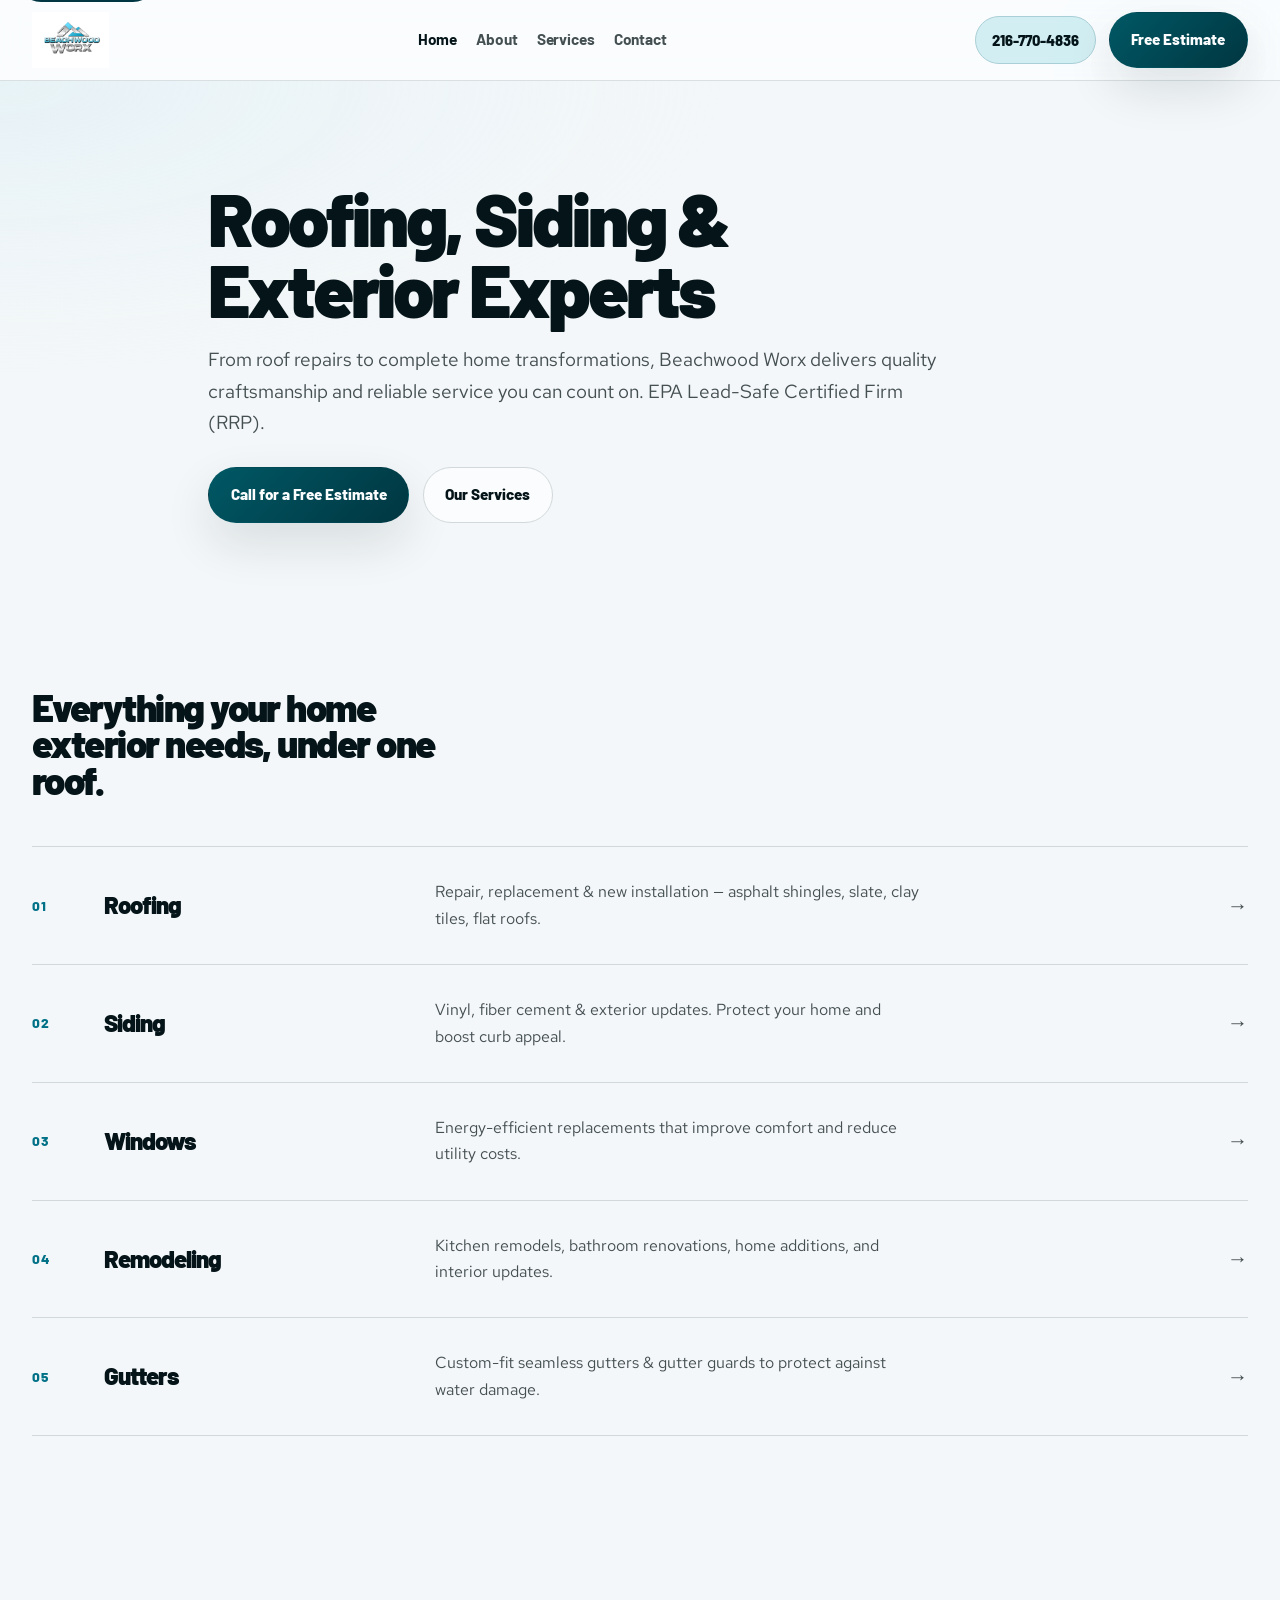
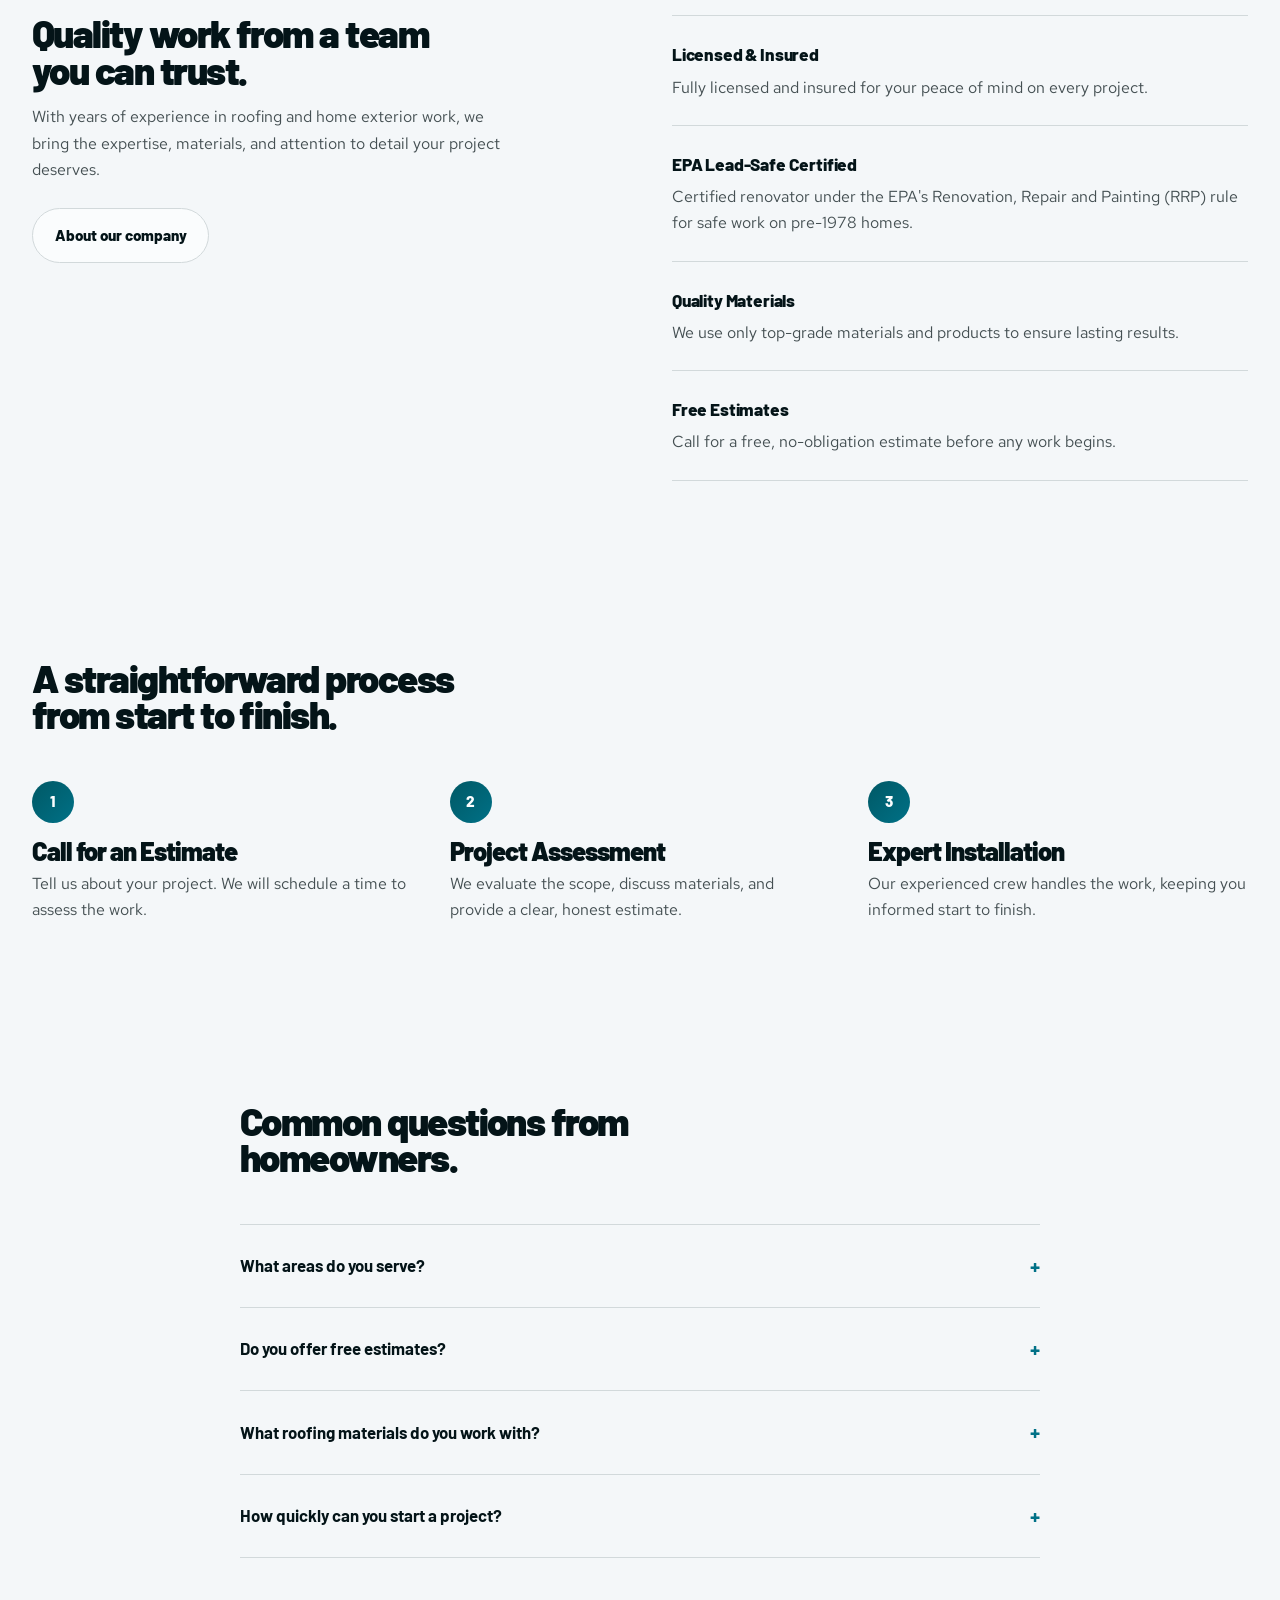
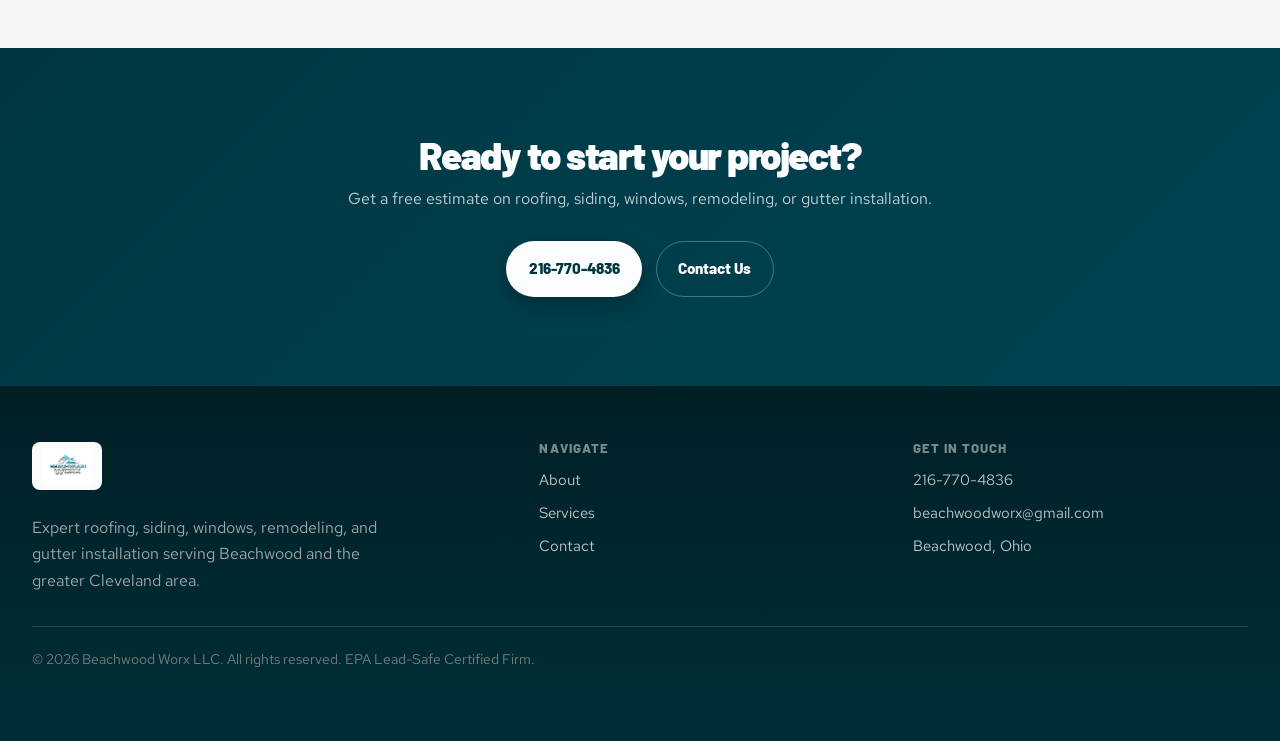
==== index.html @ f0985ea1 "Init" ====
<!DOCTYPE html>
<html lang="en">
  <head>
    <meta charset="UTF-8" />
    <meta name="viewport" content="width=device-width, initial-scale=1.0" />
    <title>Beachwood Worx | Roofing, Siding, Windows, Remodeling & Gutters</title>
    <meta
      name="description"
      content="Beachwood Worx provides expert roofing, siding, window replacement, remodeling, and gutter installation for homes in Beachwood and greater Cleveland, Ohio. EPA Lead-Safe Certified."
    />
    <link rel="icon" href="assets/images/favicon.svg" type="image/svg+xml" />
    <link rel="stylesheet" href="assets/css/site.css" />
    <script src="assets/js/site.js" defer></script>
  </head>
  <body>
    <a class="skip-link" href="#main">Skip to content</a>
    <header class="site-header">
      <div class="site-shell header-bar">
        <a class="brand" href="index.html" aria-label="Beachwood Worx home">
          <img class="brand-logo" src="assets/images/logo.jpg" alt="Beachwood Worx" height="52" />
        </a>
        <button class="menu-toggle" data-menu-toggle aria-expanded="false" aria-controls="site-nav">Menu</button>
        <nav class="site-nav" id="site-nav" data-site-nav aria-label="Primary navigation">
          <a href="index.html" aria-current="page">Home</a>
          <a href="about.html">About</a>
          <a href="services.html">Services</a>
          <a href="contact.html">Contact</a>
        </nav>
        <div class="header-actions">
          <a class="call-chip" href="tel:2167704836">216-770-4836</a>
          <a class="button button-primary" href="contact.html">Free Estimate</a>
        </div>
      </div>
    </header>
    <main id="main">

      <!-- Hero -->
      <section class="hero">
        <div class="site-shell hero-layout">
          <h1>Roofing, Siding &amp; Exterior Experts</h1>
          <p class="lead">
            From roof repairs to complete home transformations, Beachwood Worx delivers quality craftsmanship and reliable service you can count on. EPA Lead-Safe Certified Firm (RRP).
          </p>
          <div class="hero-actions">
            <a class="button button-primary" href="tel:2167704836">Call for a Free Estimate</a>
            <a class="button button-secondary" href="services.html">Our Services</a>
          </div>
        </div>
      </section>

      <!-- Services -->
      <section class="section">
        <div class="site-shell">
          <div class="section-intro">
            <h2>Everything your home exterior needs, under one roof.</h2>
          </div>
          <div class="service-list">
            <a href="roofing.html" class="service-row">
              <span class="service-num">01</span>
              <h3>Roofing</h3>
              <p>Repair, replacement &amp; new installation — asphalt shingles, slate, clay tiles, flat roofs.</p>
              <span class="service-arrow" aria-hidden="true">&rarr;</span>
            </a>
            <a href="siding.html" class="service-row">
              <span class="service-num">02</span>
              <h3>Siding</h3>
              <p>Vinyl, fiber cement &amp; exterior updates. Protect your home and boost curb appeal.</p>
              <span class="service-arrow" aria-hidden="true">&rarr;</span>
            </a>
            <a href="windows.html" class="service-row">
              <span class="service-num">03</span>
              <h3>Windows</h3>
              <p>Energy-efficient replacements that improve comfort and reduce utility costs.</p>
              <span class="service-arrow" aria-hidden="true">&rarr;</span>
            </a>
            <a href="remodeling.html" class="service-row">
              <span class="service-num">04</span>
              <h3>Remodeling</h3>
              <p>Kitchen remodels, bathroom renovations, home additions, and interior updates.</p>
              <span class="service-arrow" aria-hidden="true">&rarr;</span>
            </a>
            <a href="gutters.html" class="service-row">
              <span class="service-num">05</span>
              <h3>Gutters</h3>
              <p>Custom-fit seamless gutters &amp; gutter guards to protect against water damage.</p>
              <span class="service-arrow" aria-hidden="true">&rarr;</span>
            </a>
          </div>
        </div>
      </section>

      <!-- Why Us -->
      <section class="section">
        <div class="site-shell split-layout">
          <div class="split-copy">
            <h2>Quality work from a team you can trust.</h2>
            <p>
              With years of experience in roofing and home exterior work, we bring the expertise, materials, and attention to detail your project deserves.
            </p>
            <a class="button button-secondary" href="about.html">About our company</a>
          </div>
          <dl class="value-list">
            <div class="value-item">
              <dt>Licensed &amp; Insured</dt>
              <dd>Fully licensed and insured for your peace of mind on every project.</dd>
            </div>
            <div class="value-item">
              <dt>EPA Lead-Safe Certified</dt>
              <dd>Certified renovator under the EPA's Renovation, Repair and Painting (RRP) rule for safe work on pre-1978 homes.</dd>
            </div>
            <div class="value-item">
              <dt>Quality Materials</dt>
              <dd>We use only top-grade materials and products to ensure lasting results.</dd>
            </div>
            <div class="value-item">
              <dt>Free Estimates</dt>
              <dd>Call for a free, no-obligation estimate before any work begins.</dd>
            </div>
          </dl>
        </div>
      </section>

      <!-- Process -->
      <section class="section">
        <div class="site-shell">
          <div class="section-intro">
            <h2>A straightforward process from start to finish.</h2>
          </div>
          <div class="steps-row">
            <div class="step">
              <span class="step-num">1</span>
              <h3>Call for an Estimate</h3>
              <p>Tell us about your project. We will schedule a time to assess the work.</p>
            </div>
            <div class="step">
              <span class="step-num">2</span>
              <h3>Project Assessment</h3>
              <p>We evaluate the scope, discuss materials, and provide a clear, honest estimate.</p>
            </div>
            <div class="step">
              <span class="step-num">3</span>
              <h3>Expert Installation</h3>
              <p>Our experienced crew handles the work, keeping you informed start to finish.</p>
            </div>
          </div>
        </div>
      </section>

      <!-- FAQ -->
      <section class="section">
        <div class="site-shell faq-layout">
          <div class="section-intro">
            <h2>Common questions from homeowners.</h2>
          </div>
          <div class="faq-list">
            <details class="faq-item">
              <summary>What areas do you serve?</summary>
              <p>We serve Beachwood and the greater Cleveland, Ohio area. Contact us to confirm whether your location is within our service range.</p>
            </details>
            <details class="faq-item">
              <summary>Do you offer free estimates?</summary>
              <p>Yes. Call us at 216-770-4836 for a free, no-obligation estimate on any roofing, siding, window, remodeling, or gutter project.</p>
            </details>
            <details class="faq-item">
              <summary>What roofing materials do you work with?</summary>
              <p>We work with asphalt shingles, clay tiles, slate, and flat roofing systems. We can help you choose the best option for your home and budget.</p>
            </details>
            <details class="faq-item">
              <summary>How quickly can you start a project?</summary>
              <p>Timing depends on the scope and season, but we pride ourselves on prompt service. Call us to discuss your timeline.</p>
            </details>
          </div>
        </div>
      </section>

      <!-- CTA -->
      <section class="section cta-section">
        <div class="site-shell cta-layout">
          <h2>Ready to start your project?</h2>
          <p>Get a free estimate on roofing, siding, windows, remodeling, or gutter installation.</p>
          <div class="hero-actions">
            <a class="button button-primary" href="tel:2167704836">216-770-4836</a>
            <a class="button button-secondary" href="contact.html">Contact Us</a>
          </div>
        </div>
      </section>

    </main>
    <footer class="site-footer">
      <div class="site-shell footer-layout">
        <div class="footer-main">
          <a class="brand" href="index.html">
            <img class="brand-logo" src="assets/images/logo.jpg" alt="Beachwood Worx" height="48" />
          </a>
          <p>Expert roofing, siding, windows, remodeling, and gutter installation serving Beachwood and the greater Cleveland area.</p>
        </div>
        <nav class="footer-nav" aria-label="Footer navigation">
          <h3>Navigate</h3>
          <a href="about.html">About</a>
          <a href="services.html">Services</a>
          <a href="contact.html">Contact</a>
        </nav>
        <div class="footer-contact">
          <h3>Get In Touch</h3>
          <a href="tel:2167704836">216-770-4836</a>
          <a href="mailto:beachwoodworx@gmail.com">beachwoodworx@gmail.com</a>
          <span>Beachwood, Ohio</span>
        </div>
      </div>
      <div class="site-shell">
        <p class="footer-meta">&copy; <span data-year></span> Beachwood Worx LLC. All rights reserved. EPA Lead-Safe Certified Firm.</p>
      </div>
    </footer>
  </body>
</html>
---- assets/css/site.css ----
@import url("https://fonts.googleapis.com/css2?family=Barlow:wght@500;600;700;800;900&family=Red+Hat+Text:ital,wght@0,400;0,500;0,600;0,700;1,400&display=swap");

:root {
  color-scheme: light;
  --font-display: "Barlow", sans-serif;
  --font-body: "Red Hat Text", sans-serif;
  --page-bg: oklch(0.975 0.004 225);
  --surface: oklch(0.993 0.002 225);
  --surface-strong: oklch(0.935 0.008 220);
  --surface-accent: oklch(0.94 0.025 210);
  --ink: oklch(0.18 0.025 215);
  --ink-soft: oklch(0.42 0.015 215);
  --line: oklch(0.88 0.008 220);
  --brand: oklch(0.42 0.08 210);
  --brand-strong: oklch(0.30 0.07 210);
  --brand-light: oklch(0.93 0.03 210);
  --accent: oklch(0.62 0.13 215);
  --accent-deep: oklch(0.50 0.10 215);
  --shadow: 0 20px 50px oklch(0.20 0.04 215 / 0.12);
  --radius-sm: 12px;
  --radius-md: 20px;
  --radius-lg: 32px;
  --space-2xs: 0.25rem;
  --space-xs: 0.5rem;
  --space-sm: 0.75rem;
  --space-md: 1rem;
  --space-lg: 1.5rem;
  --space-xl: 2rem;
  --space-2xl: 3rem;
  --space-3xl: 4rem;
  --space-4xl: 6rem;
  --site-max: 76rem;
}

* { box-sizing: border-box; }
html { scroll-behavior: smooth; }

body {
  margin: 0;
  font-family: var(--font-body);
  color: var(--ink);
  background: var(--page-bg);
  line-height: 1.65;
}

a { color: inherit; text-decoration: none; }
img { display: block; max-width: 100%; }
button, .button { font: inherit; }

/* --- Skip link --- */
.skip-link {
  position: absolute; left: 1rem; top: -3rem; z-index: 100;
  padding: 0.75rem 1rem; border-radius: 999px;
  background: var(--brand-strong); color: var(--surface);
}
.skip-link:focus { top: 1rem; }

/* --- Shell --- */
.site-shell {
  width: min(calc(100% - 2rem), var(--site-max));
  margin: 0 auto;
}

/* --- Header --- */
.site-header {
  position: sticky; top: 0; z-index: 20;
  -webkit-backdrop-filter: blur(16px);
  backdrop-filter: blur(16px);
  background: oklch(0.993 0.002 225 / 0.88);
  border-bottom: 1px solid oklch(0.88 0.008 220 / 0.8);
}

.header-bar {
  display: flex; align-items: center; justify-content: space-between;
  gap: var(--space-lg); min-height: 5rem;
}

.brand { display: inline-flex; align-items: center; gap: 0.9rem; }
.brand-logo { height: 56px; width: auto; }

.site-nav { display: flex; align-items: center; gap: 1.2rem; }
.site-nav a {
  font-family: var(--font-display); font-size: 0.96rem;
  font-weight: 700; color: var(--ink-soft); letter-spacing: -0.01em;
}
.site-nav a:hover, .site-nav a[aria-current="page"] { color: var(--ink); }

.header-actions { display: flex; align-items: center; gap: 0.8rem; }

.call-chip {
  display: inline-flex; align-items: center; gap: 0.55rem;
  padding: 0.7rem 1rem; border-radius: 999px;
  background: var(--brand-light); border: 1px solid oklch(0.83 0.04 210);
  font-size: 0.92rem; font-weight: 800; font-family: var(--font-display);
}

.menu-toggle {
  display: none; align-items: center; justify-content: center;
  width: 3rem; height: 3rem;
  border: 1px solid var(--line); border-radius: 999px;
  background: var(--surface); color: var(--ink); cursor: pointer;
}

/* --- Button --- */
.button {
  display: inline-flex; align-items: center; justify-content: center;
  gap: 0.55rem; min-height: 3.2rem; padding: 0.9rem 1.35rem;
  border-radius: 999px; border: 1px solid transparent;
  font-size: 0.95rem; font-weight: 800; font-family: var(--font-display);
  cursor: pointer;
  transition: transform 180ms ease, background-color 180ms ease, border-color 180ms ease;
}
.button:hover { transform: translateY(-1px); }
.button-primary {
  background: linear-gradient(135deg, var(--brand), var(--brand-strong));
  color: var(--surface); box-shadow: var(--shadow);
}
.button-secondary {
  border-color: var(--line);
  background: oklch(0.993 0.002 225 / 0.92); color: var(--ink);
}


/* --- Typography --- */
h1, h2, h3 {
  margin: 0; font-family: var(--font-display);
  font-weight: 900; letter-spacing: -0.04em; line-height: 0.95;
}
h1 { max-width: 18ch; font-size: clamp(3rem, 5.8vw, 5.6rem); }
h2 { max-width: 20ch; font-size: clamp(1.9rem, 3vw, 3rem); }
h3 { font-size: clamp(1.25rem, 2vw, 1.7rem); }

.lead {
  max-width: 58ch; margin-top: 1.25rem;
  color: var(--ink-soft); font-size: clamp(1.05rem, 1.5vw, 1.18rem);
}

.hero-actions { display: flex; flex-wrap: wrap; gap: 0.85rem; margin-top: 1.8rem; }

/* --- Hero --- */
.hero {
  padding: clamp(4rem, 8vw, 7rem) 0 clamp(3rem, 6vw, 5rem);
  background:
    radial-gradient(ellipse at top left, oklch(0.92 0.03 215 / 0.35), transparent 40%),
    var(--page-bg);
}

.hero-layout { max-width: 54rem; }

/* --- Section --- */
.section {
  padding: clamp(3.5rem, 7vw, 6rem) 0;
  opacity: 0; transform: translateY(20px);
  transition: opacity 600ms ease, transform 600ms ease;
}
.section.is-visible { opacity: 1; transform: none; }

.section-intro {
  display: grid; gap: 0.75rem;
  margin-bottom: clamp(1.8rem, 4vw, 3rem);
}

.section-intro p {
  max-width: 52ch; margin: 0; color: var(--ink-soft);
}

/* --- Service list rows --- */
.service-list {
  display: grid; gap: 0;
  border-top: 1px solid var(--line);
}

.service-row {
  display: grid;
  grid-template-columns: 3rem 1fr 2.5fr auto;
  align-items: center;
  gap: var(--space-lg);
  padding: var(--space-xl) 0;
  border-bottom: 1px solid var(--line);
  transition: background 180ms ease;
}

.service-row:hover {
  background: oklch(0.96 0.015 210 / 0.5);
  margin-inline: calc(-1 * var(--space-md));
  padding-inline: var(--space-md);
}

.service-num {
  font-family: var(--font-display); font-weight: 800;
  font-size: 0.85rem; color: var(--accent-deep);
  letter-spacing: 0.05em;
}

.service-row h3 { font-size: clamp(1.2rem, 2vw, 1.5rem); }
.service-row p { margin: 0; color: var(--ink-soft); max-width: 44ch; }
.service-arrow {
  font-size: 1.3rem; color: var(--ink-soft);
  transition: transform 180ms ease, color 180ms ease;
}
.service-row:hover .service-arrow {
  transform: translateX(4px); color: var(--accent-deep);
}

/* --- Split layout (Why Us) --- */
.split-layout {
  display: grid;
  grid-template-columns: 1fr 1fr;
  gap: clamp(2rem, 5vw, 4rem);
  align-items: start;
}

.split-copy {
  position: sticky; top: 7rem;
}

.split-copy p {
  max-width: 44ch; margin: 1rem 0 1.5rem;
  color: var(--ink-soft);
}

.value-list {
  margin: 0; padding: 0;
  display: grid; gap: 0;
  border-top: 1px solid var(--line);
}

.value-item {
  padding: var(--space-lg) 0;
  border-bottom: 1px solid var(--line);
}

.value-item dt {
  font-family: var(--font-display); font-weight: 800;
  font-size: 1.08rem; letter-spacing: -0.01em;
}

.value-item dd {
  margin: 0.35rem 0 0;
  color: var(--ink-soft);
}

/* --- Steps --- */
.steps-row {
  display: grid;
  grid-template-columns: repeat(3, 1fr);
  gap: clamp(1.5rem, 3vw, 3rem);
  counter-reset: step;
}

.step { display: grid; gap: 0.5rem; align-content: start; }

.step-num {
  display: inline-flex; align-items: center; justify-content: center;
  width: 2.6rem; height: 2.6rem; margin-bottom: 0.5rem;
  border-radius: 999px;
  background: linear-gradient(135deg, var(--brand), var(--accent-deep));
  color: var(--surface); font-size: 0.95rem; font-weight: 800;
  font-family: var(--font-display);
}

.step p { margin: 0; color: var(--ink-soft); }

/* --- FAQ --- */
.faq-layout { max-width: 50rem; }

.faq-list {
  display: grid; gap: 0;
  border-top: 1px solid var(--line);
}

.faq-item {
  padding: var(--space-lg) 0;
  border-bottom: 1px solid var(--line);
}

.faq-item summary {
  cursor: pointer; list-style: none;
  font-weight: 700; font-family: var(--font-display);
  font-size: 1.05rem;
  display: flex; justify-content: space-between; align-items: center;
}

.faq-item summary::after {
  content: "+";
  font-size: 1.3rem; font-weight: 700; color: var(--accent-deep);
  transition: transform 200ms ease;
}

.faq-item[open] summary::after {
  content: "−";
}

.faq-item summary::-webkit-details-marker { display: none; }

.faq-item p {
  margin: 0.75rem 0 0; color: var(--ink-soft);
  max-width: 56ch;
}

/* --- CTA --- */
.cta-section {
  background: linear-gradient(135deg, var(--brand-strong), oklch(0.35 0.08 215));
  color: var(--surface);
}

.cta-layout { text-align: center; }

.cta-section h2 { max-width: none; color: var(--surface); }
.cta-section p { color: oklch(0.85 0.02 215); margin: 0.75rem auto 0; }

.cta-section .hero-actions { justify-content: center; }

.cta-section .button-primary {
  background: var(--surface); color: var(--brand-strong);
  box-shadow: 0 8px 25px oklch(0.10 0.04 210 / 0.3);
}

.cta-section .button-secondary {
  border-color: oklch(0.95 0.01 215 / 0.3);
  background: transparent; color: var(--surface);
}

/* --- Footer --- */
.site-footer {
  padding: clamp(2.5rem, 5vw, 3.5rem) 0;
  color: oklch(0.94 0.008 220);
  background: linear-gradient(180deg, oklch(0.22 0.04 210), oklch(0.28 0.05 215));
}

.site-footer .brand-logo {
  height: 48px; padding: 6px 10px;
  background: oklch(0.99 0.002 225); border-radius: 8px;
}

.footer-layout {
  display: grid;
  grid-template-columns: 1.4fr 1fr 1fr;
  gap: clamp(1.5rem, 3vw, 3rem);
}

.footer-main p { margin: 1rem 0 0; color: oklch(0.72 0.01 220); max-width: 32ch; }

.footer-nav, .footer-contact {
  display: grid; gap: 0.5rem; align-content: start;
}

.footer-nav h3, .footer-contact h3 {
  font-size: 0.82rem; font-weight: 800;
  letter-spacing: 0.08em; text-transform: uppercase;
  color: oklch(0.62 0.02 215); margin-bottom: 0.3rem;
}

.footer-nav a, .footer-contact a, .footer-contact span {
  color: oklch(0.82 0.01 220); font-size: 0.95rem;
}

.footer-nav a:hover, .footer-contact a:hover { color: oklch(0.95 0.01 220); }

.footer-meta {
  margin-top: 2rem; padding-top: 1.25rem;
  border-top: 1px solid oklch(0.95 0.01 220 / 0.14);
  font-size: 0.9rem; color: oklch(0.58 0.01 220);
}

/* --- Page hero (subpages) --- */
.page-hero {
  padding: clamp(3rem, 6vw, 5rem) 0 clamp(2rem, 4vw, 3rem);
  background:
    radial-gradient(ellipse at top left, oklch(0.92 0.03 215 / 0.25), transparent 40%),
    var(--page-bg);
}

.page-hero p { max-width: 52ch; margin: 1rem 0 0; color: var(--ink-soft); }

/* --- Detail layout (subpages) --- */
.detail-layout {
  display: grid;
  grid-template-columns: 1fr 20rem;
  gap: clamp(2rem, 4vw, 4rem);
  align-items: start;
}

.detail-content { display: grid; gap: var(--space-2xl); }

.detail-content h3 {
  padding-bottom: var(--space-sm);
  border-bottom: 2px solid var(--accent-deep);
  display: inline-block;
}

.detail-content p { margin: 0.5rem 0 0; color: var(--ink-soft); max-width: 60ch; }

.detail-content ul,
ul.detail-content {
  margin: 0.75rem 0 0; padding: 0; list-style: none;
  display: grid; gap: 0.5rem;
}

.detail-content li {
  position: relative; padding-left: 1.1rem; color: var(--ink-soft);
}

.detail-content li::before {
  content: ""; position: absolute; left: 0; top: 0.65em;
  width: 0.4rem; height: 0.4rem; border-radius: 999px;
  background: var(--accent-deep);
}

/* --- About page --- */
.about-grid {
  display: grid;
  grid-template-columns: repeat(2, minmax(0, 1fr));
  gap: clamp(2rem, 4vw, 4rem);
}

.about-content { display: grid; gap: var(--space-xl); align-content: start; }
.about-content p { margin: 0; color: var(--ink-soft); max-width: 54ch; }

/* --- Contact page --- */
.contact-layout {
  display: grid;
  grid-template-columns: 1fr 1fr;
  gap: clamp(2rem, 4vw, 4rem);
}

.contact-info { display: grid; gap: var(--space-lg); align-content: start; }
.contact-info p { margin: 0; color: var(--ink-soft); }

.contact-detail {
  display: grid; gap: 0.3rem;
  padding: var(--space-lg) 0;
  border-bottom: 1px solid var(--line);
}

.contact-detail:first-child {
  border-top: 1px solid var(--line);
}

.contact-detail strong {
  font-family: var(--font-display); font-size: 0.82rem;
  font-weight: 800; letter-spacing: 0.06em; text-transform: uppercase;
  color: var(--ink-soft);
}

.contact-detail a, .contact-detail span {
  font-size: 1.05rem;
}

/* --- Service listing (services page) --- */
.service-listing-grid {
  display: grid; gap: 0;
  border-top: 1px solid var(--line);
}

.service-listing {
  display: grid;
  grid-template-columns: 1fr 2.5fr;
  gap: var(--space-xl);
  padding: var(--space-2xl) 0;
  border-bottom: 1px solid var(--line);
  align-items: start;
}

.service-listing h3 { line-height: 1.05; }
.service-listing p { margin: 0; color: var(--ink-soft); max-width: 50ch; }

/* --- EPA Badge --- */
.epa-badge {
  display: inline-flex; align-items: center; gap: 0.5rem;
  padding: 0.5rem 0.9rem; border-radius: 999px;
  background: oklch(0.40 0.12 145 / 0.12);
  border: 1px solid oklch(0.50 0.12 145 / 0.25);
  font-size: 0.82rem; font-weight: 800; font-family: var(--font-display);
  color: oklch(0.32 0.08 145);
  letter-spacing: 0.02em;
}

/* --- Utilities --- */
.inline-link { color: var(--brand-strong); font-weight: 800; }

main { overflow: hidden; }

@media (prefers-reduced-motion: reduce) {
  .section { opacity: 1; transform: none; transition: none; }
}

@media (max-width: 72rem) {
  .site-nav { gap: 0.9rem; }
}

@media (max-width: 60rem) {
  .split-layout,
  .about-grid,
  .contact-layout,
  .detail-layout {
    grid-template-columns: 1fr;
  }

  .split-copy { position: static; }

  .service-row {
    grid-template-columns: 2.5rem 1fr auto;
  }

  .service-row p { display: none; }

  .footer-layout { grid-template-columns: 1fr 1fr; }

  .steps-row { grid-template-columns: 1fr; }

  .service-listing { grid-template-columns: 1fr; }

  h1, h2 { max-width: 18ch; }

  .header-bar { flex-wrap: wrap; padding: 0.8rem 0; }
  .menu-toggle { display: inline-flex; }
  .site-nav {
    display: none; width: 100%; flex-direction: column;
    align-items: flex-start; padding: 0.4rem 0 0.8rem;
  }
  .site-nav.is-open { display: flex; }
  .header-actions { margin-left: auto; }
}

@media (max-width: 42rem) {
  .site-shell { width: min(calc(100% - 1.2rem), var(--site-max)); }
  .header-actions { gap: 0.5rem; }
  .call-chip { display: none; }
  .hero-credentials { flex-direction: column; }
}
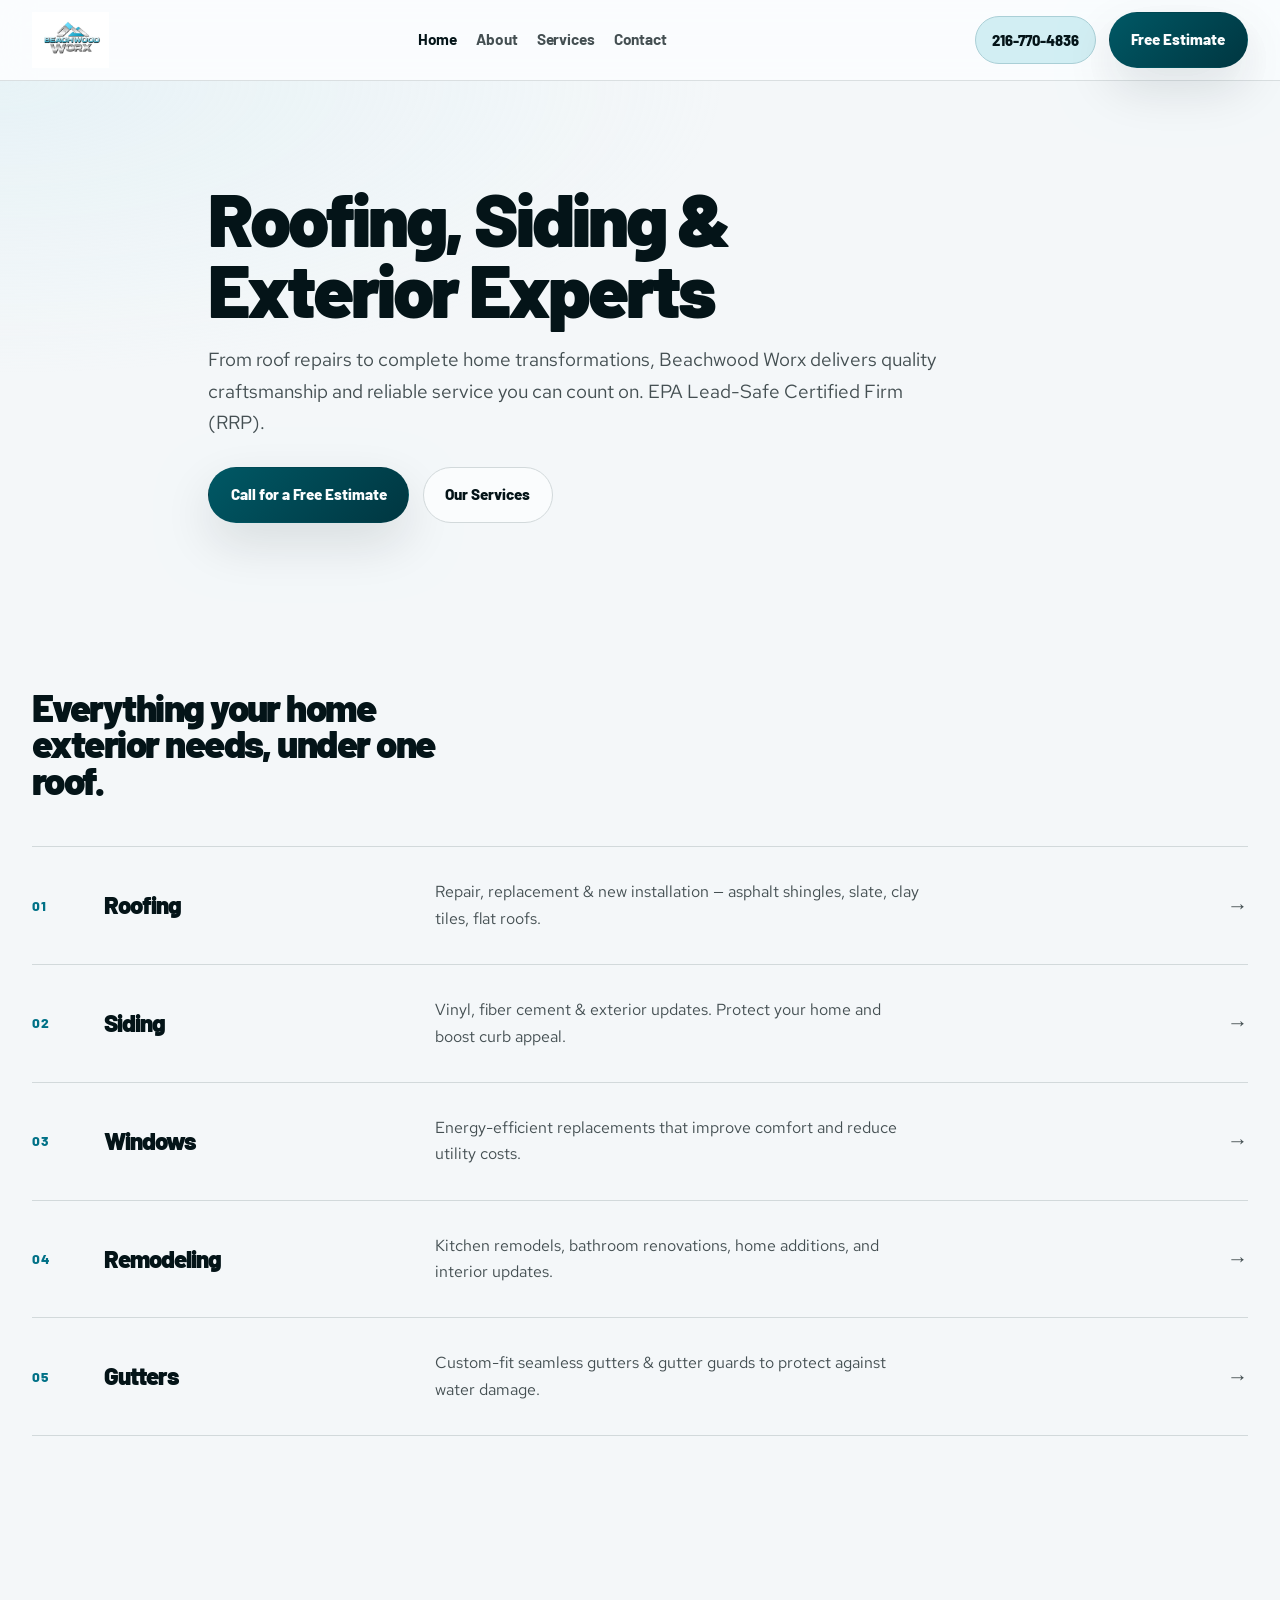
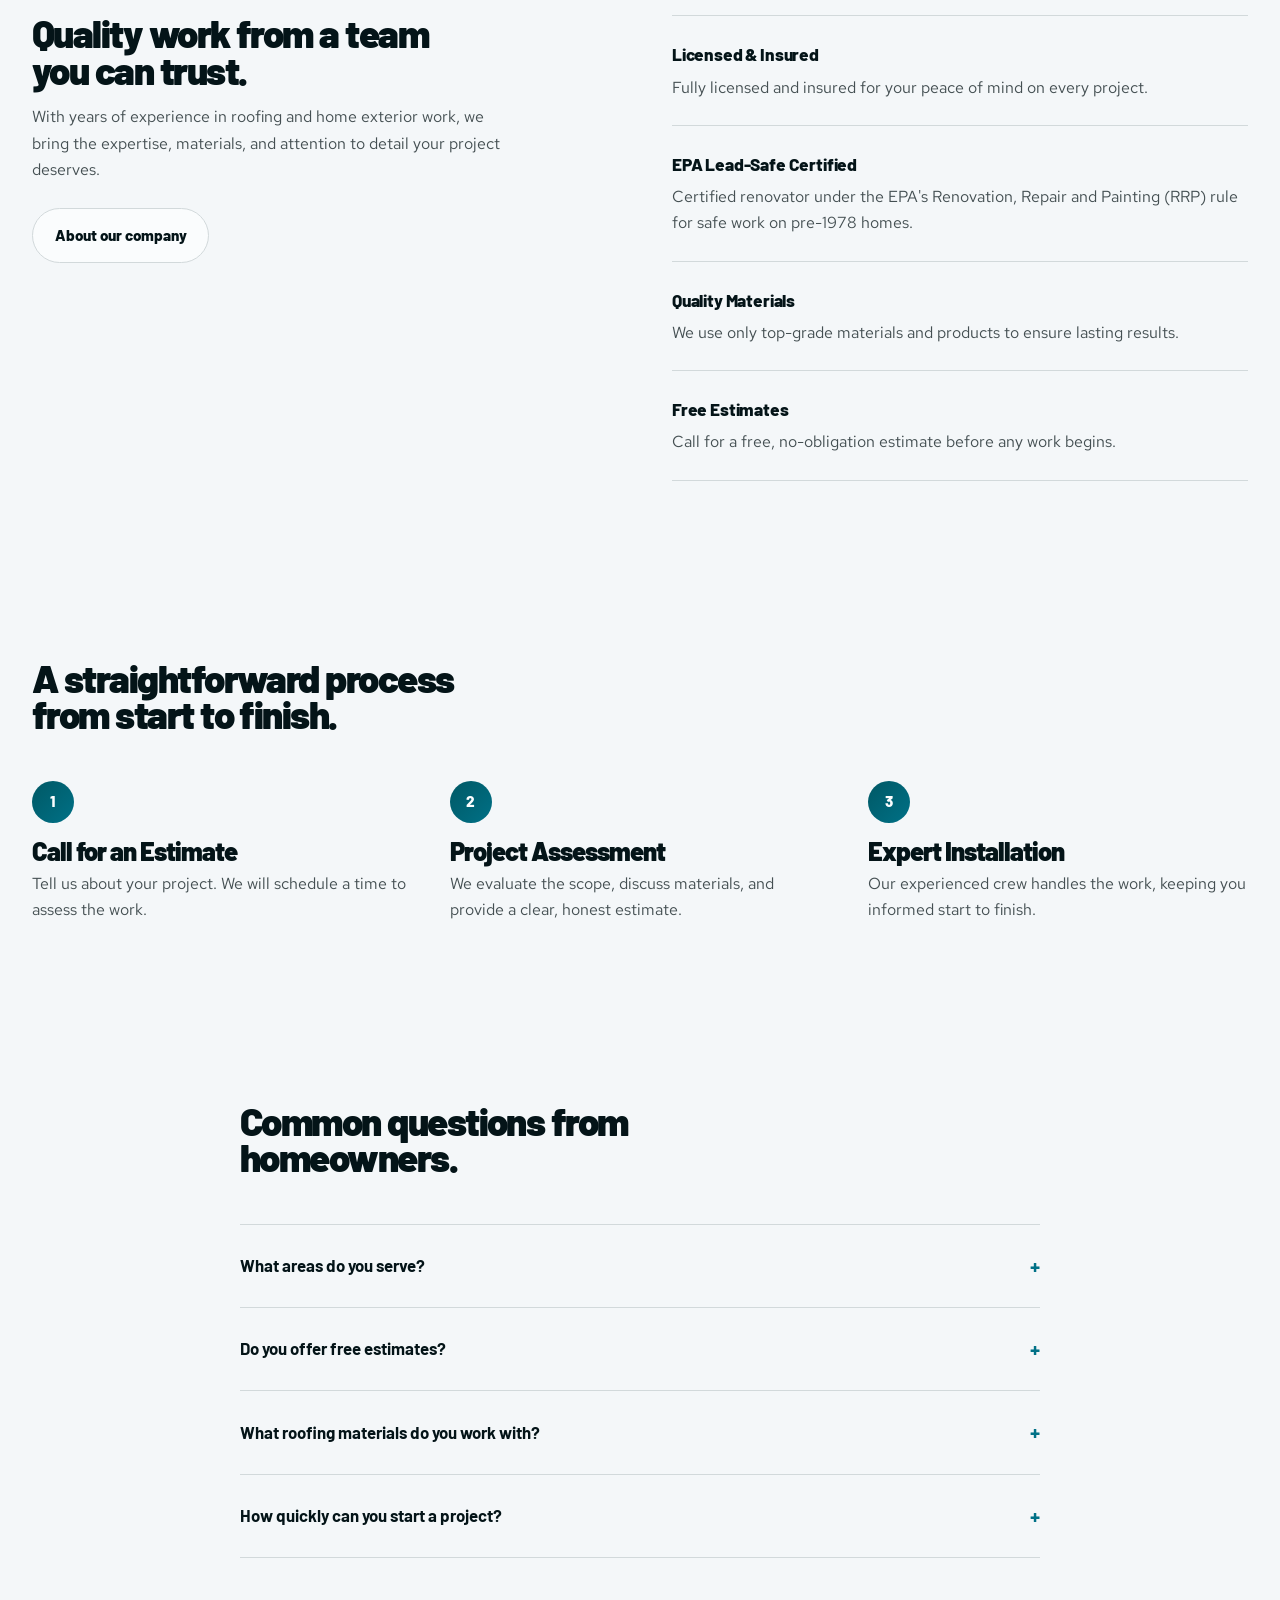
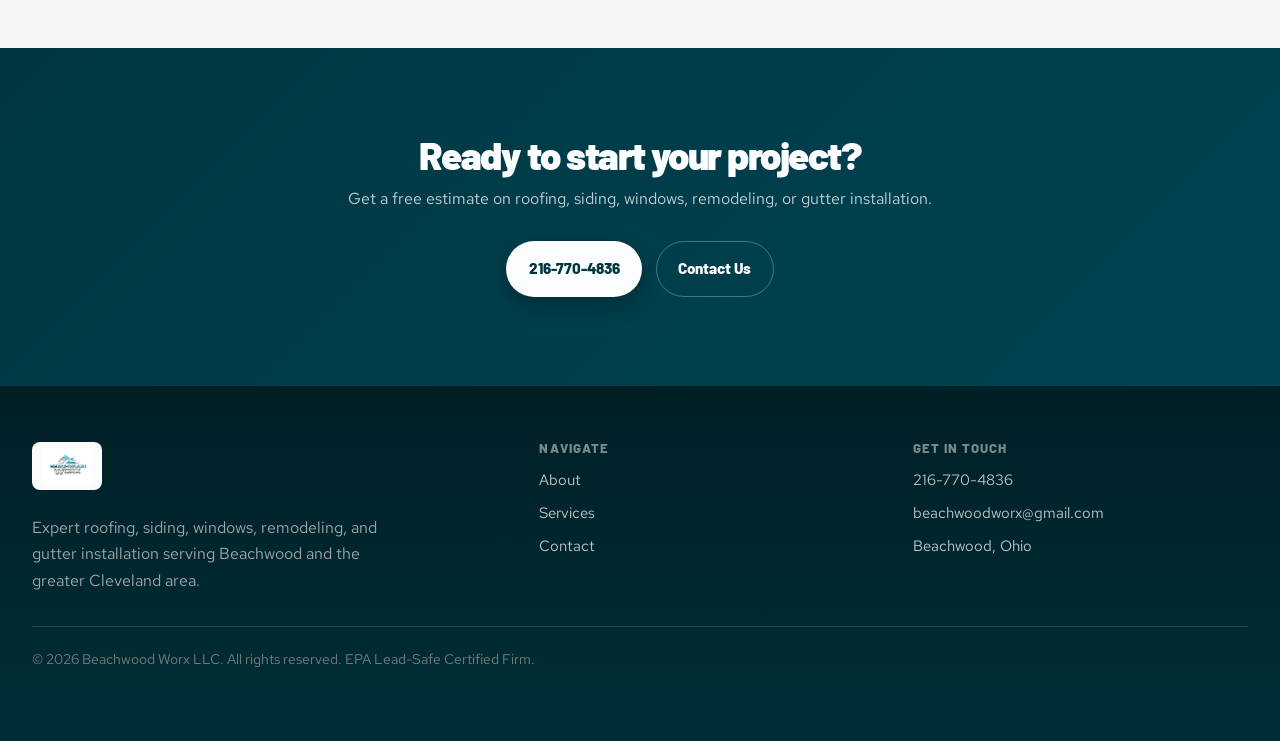
==== commit 5304ccec: "Remove broken button" ====
--- a/index.html
+++ b/index.html
@@ -13,7 +13,6 @@
     <script src="assets/js/site.js" defer></script>
   </head>
   <body>
-    <a class="skip-link" href="#main">Skip to content</a>
     <header class="site-header">
       <div class="site-shell header-bar">
         <a class="brand" href="index.html" aria-label="Beachwood Worx home">
--- a/assets/css/site.css
+++ b/assets/css/site.css
@@ -47,14 +47,6 @@
 img { display: block; max-width: 100%; }
 button, .button { font: inherit; }
 
-/* --- Skip link --- */
-.skip-link {
-  position: absolute; left: 1rem; top: -3rem; z-index: 100;
-  padding: 0.75rem 1rem; border-radius: 999px;
-  background: var(--brand-strong); color: var(--surface);
-}
-.skip-link:focus { top: 1rem; }
-
 /* --- Shell --- */
 .site-shell {
   width: min(calc(100% - 2rem), var(--site-max));
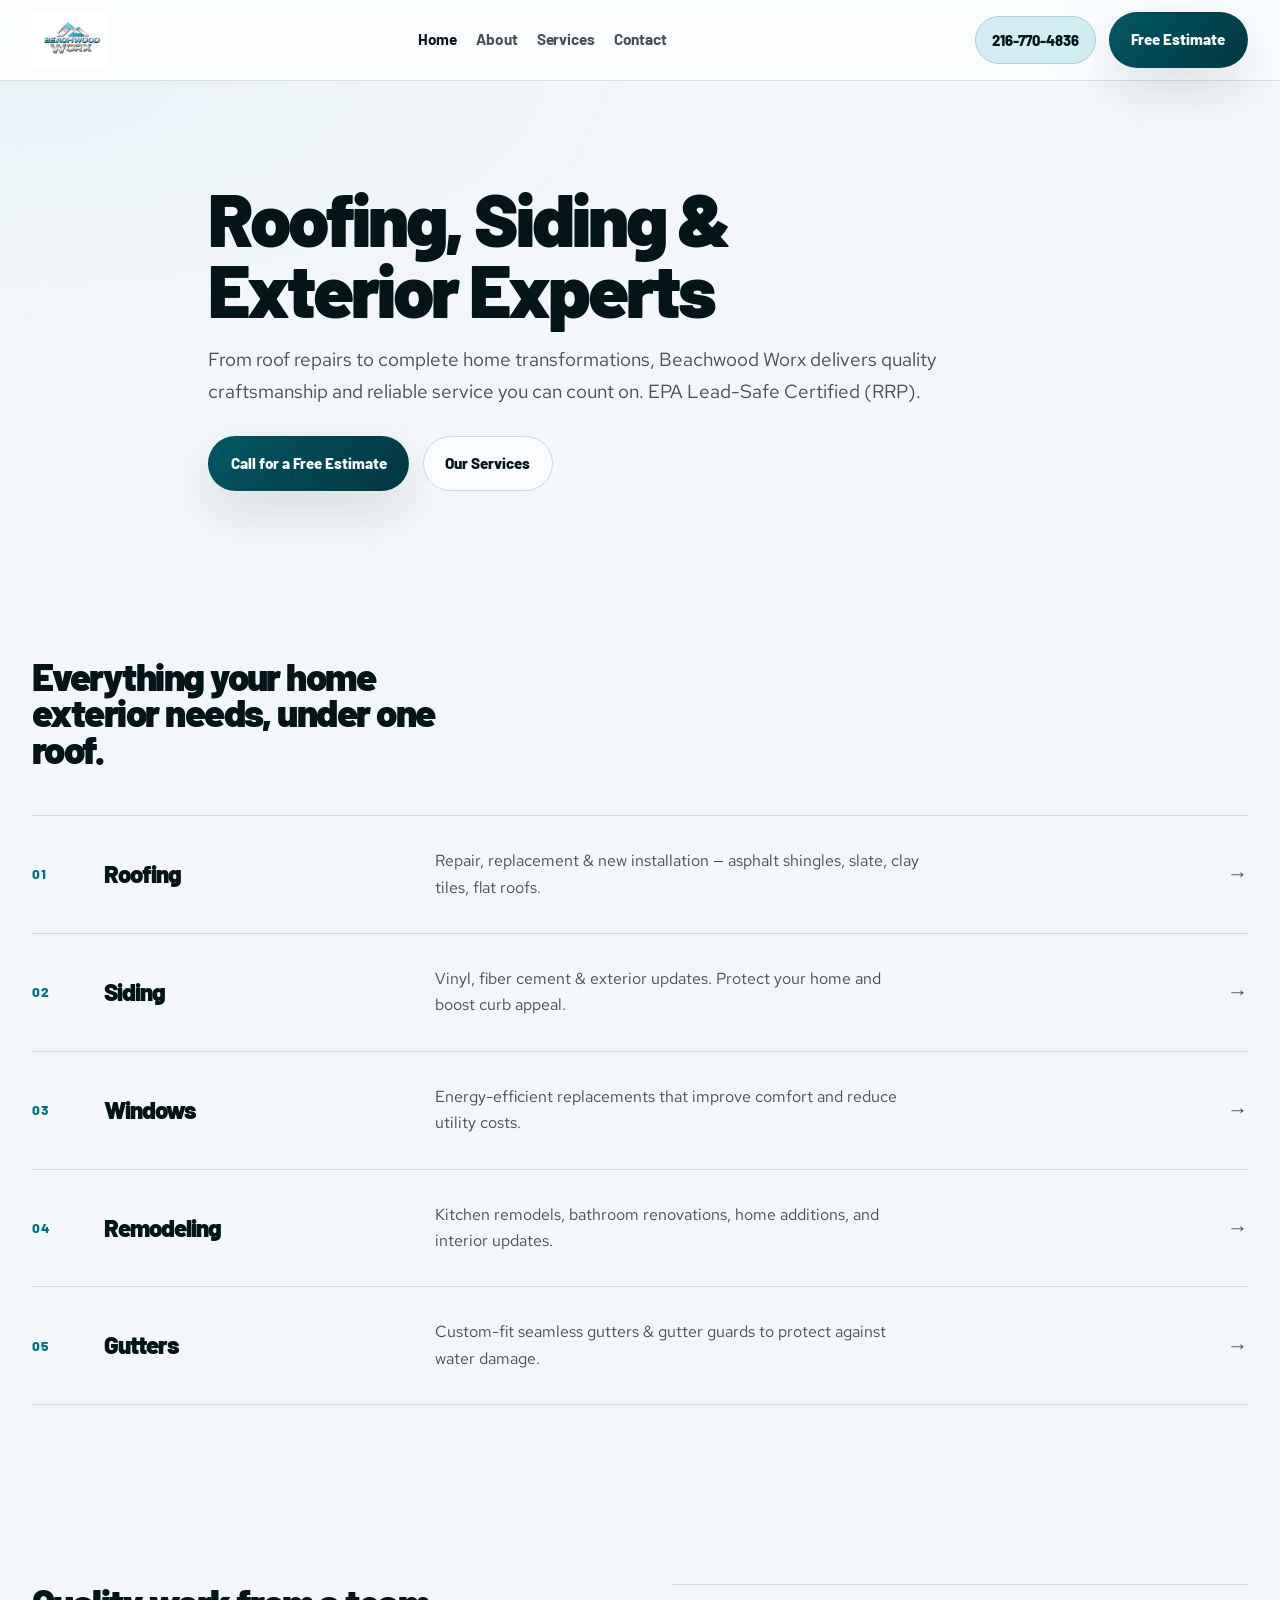
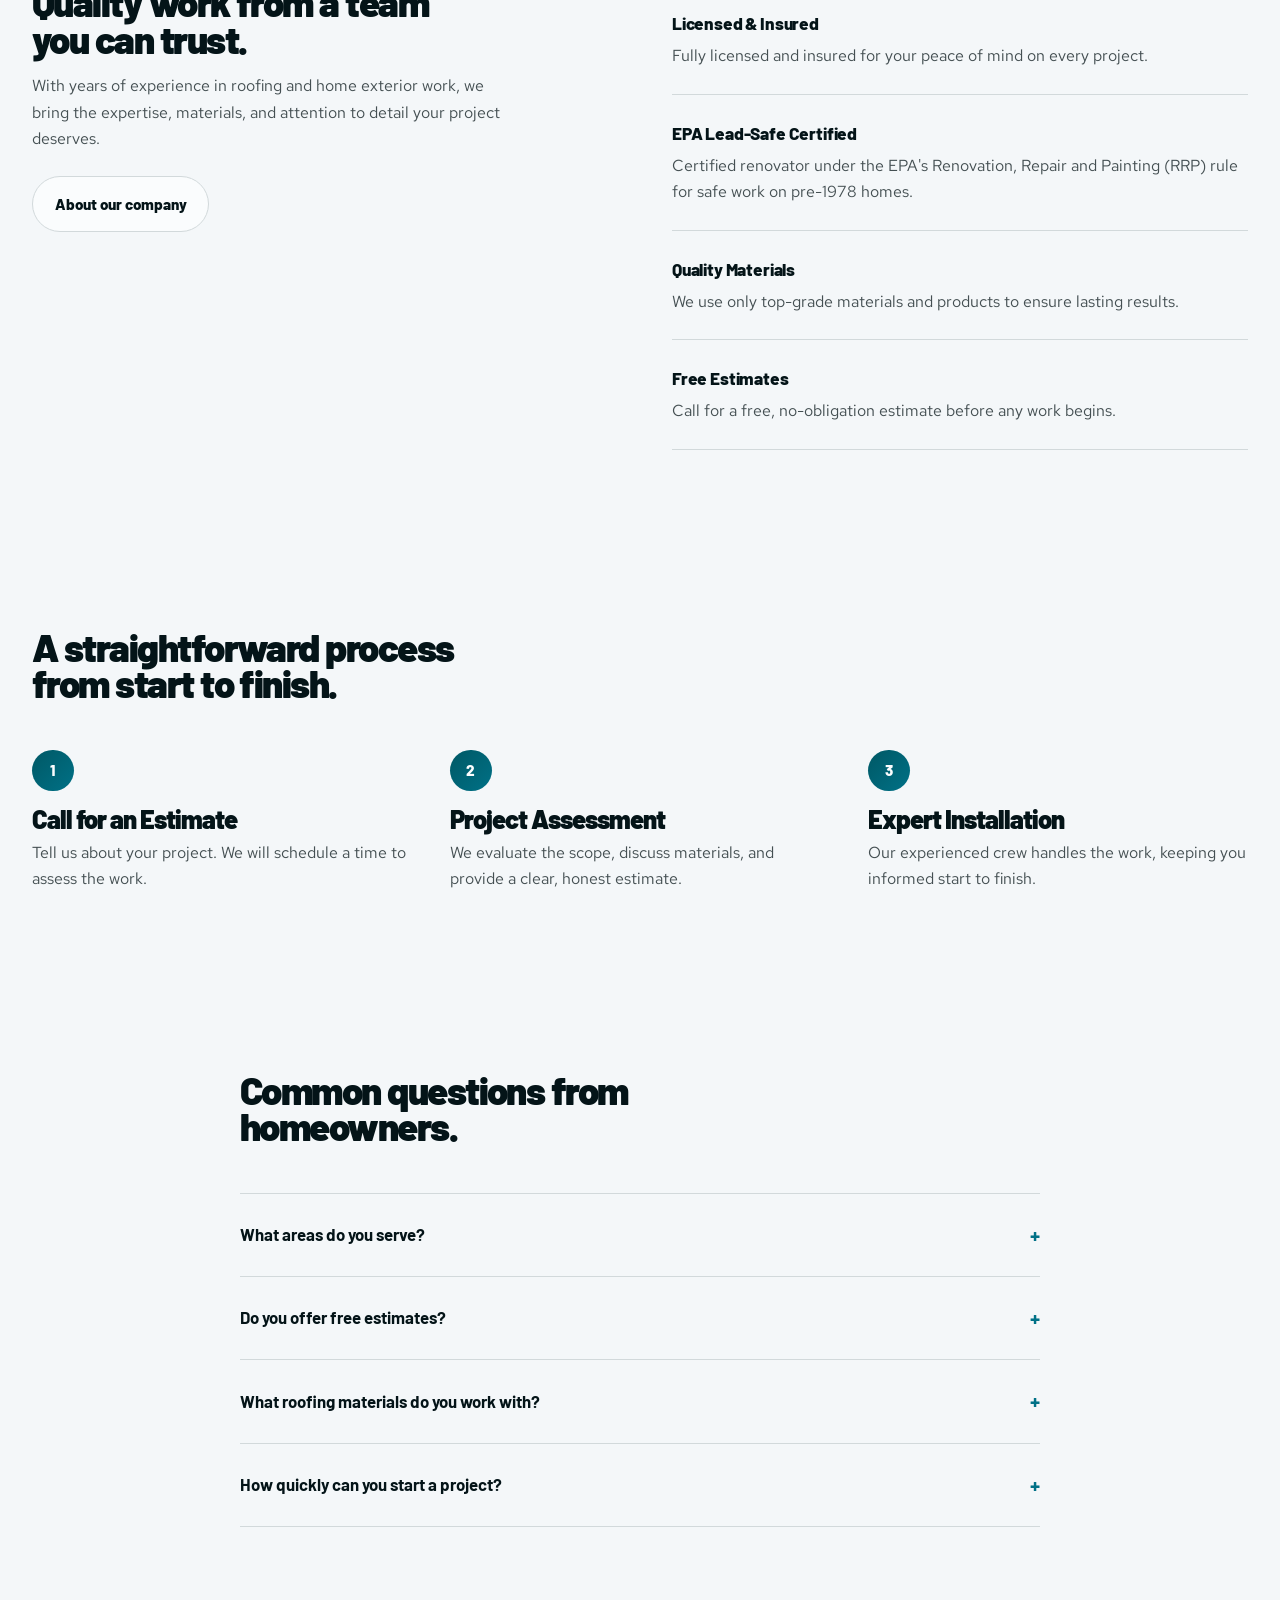
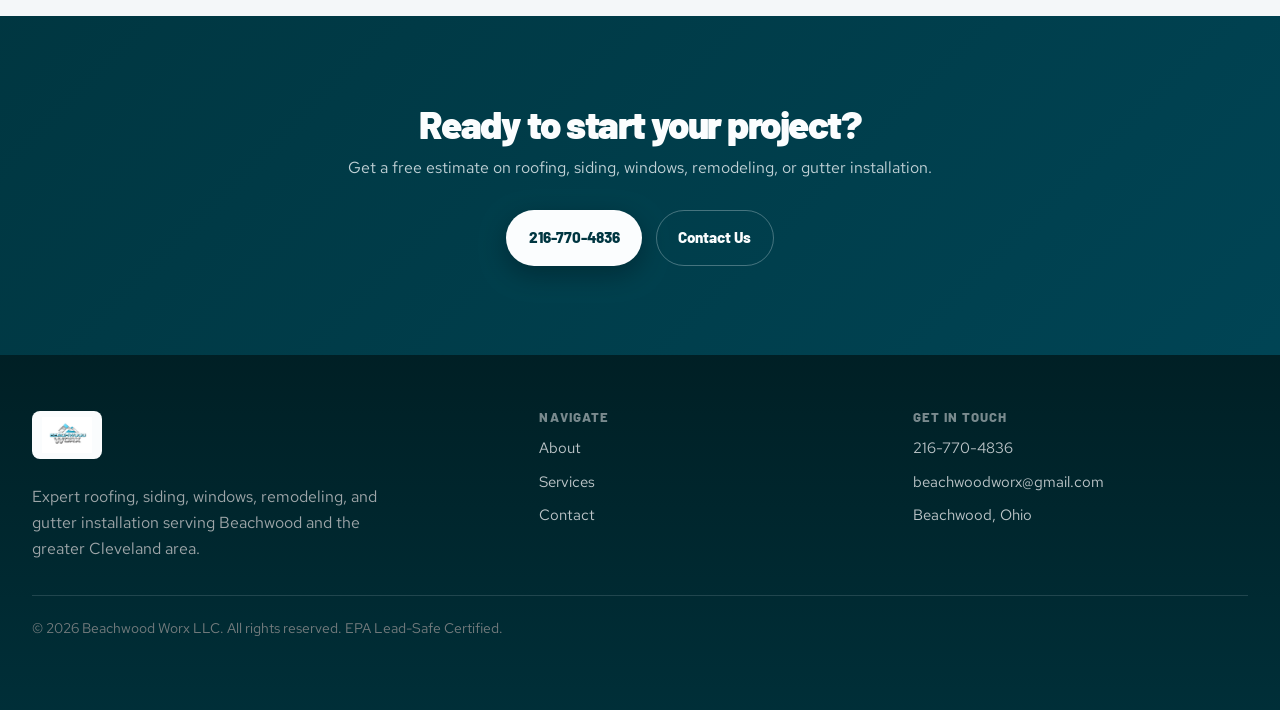
==== commit d549e34e: "fix: correct EPA certification from "Certified Firm" to "Certified" sitewide Agent-Logs-Url: https:/" ====
--- a/index.html
+++ b/index.html
@@ -8,6 +8,16 @@
       name="description"
       content="Beachwood Worx provides expert roofing, siding, window replacement, remodeling, and gutter installation for homes in Beachwood and greater Cleveland, Ohio. EPA Lead-Safe Certified."
     />
+    <meta property="og:type" content="website" />
+    <meta property="og:site_name" content="Beachwood Worx" />
+    <meta property="og:title" content="Beachwood Worx | Roofing, Siding, Windows, Remodeling &amp; Gutters" />
+    <meta property="og:description" content="Beachwood Worx provides expert roofing, siding, window replacement, remodeling, and gutter installation for homes in Beachwood and greater Cleveland, Ohio. EPA Lead-Safe Certified." />
+    <meta property="og:url" content="https://beachwoodroofs.com/" />
+    <meta property="og:image" content="https://beachwoodroofs.com/assets/images/logo.jpg" />
+    <meta name="twitter:card" content="summary_large_image" />
+    <meta name="twitter:title" content="Beachwood Worx | Roofing, Siding, Windows, Remodeling &amp; Gutters" />
+    <meta name="twitter:description" content="Beachwood Worx provides expert roofing, siding, window replacement, remodeling, and gutter installation for homes in Beachwood and greater Cleveland, Ohio. EPA Lead-Safe Certified." />
+    <meta name="twitter:image" content="https://beachwoodroofs.com/assets/images/logo.jpg" />
     <link rel="icon" href="assets/images/favicon.svg" type="image/svg+xml" />
     <link rel="stylesheet" href="assets/css/site.css" />
     <script src="assets/js/site.js" defer></script>
@@ -18,7 +28,7 @@
         <a class="brand" href="index.html" aria-label="Beachwood Worx home">
           <img class="brand-logo" src="assets/images/logo.jpg" alt="Beachwood Worx" height="52" />
         </a>
-        <button class="menu-toggle" data-menu-toggle aria-expanded="false" aria-controls="site-nav">Menu</button>
+        <button class="menu-toggle" data-menu-toggle aria-expanded="false" aria-controls="site-nav" aria-label="Open menu"><span class="menu-toggle-box" aria-hidden="true"><span></span></span></button>
         <nav class="site-nav" id="site-nav" data-site-nav aria-label="Primary navigation">
           <a href="index.html" aria-current="page">Home</a>
           <a href="about.html">About</a>
@@ -38,7 +48,7 @@
         <div class="site-shell hero-layout">
           <h1>Roofing, Siding &amp; Exterior Experts</h1>
           <p class="lead">
-            From roof repairs to complete home transformations, Beachwood Worx delivers quality craftsmanship and reliable service you can count on. EPA Lead-Safe Certified Firm (RRP).
+            From roof repairs to complete home transformations, Beachwood Worx delivers quality craftsmanship and reliable service you can count on. EPA Lead-Safe Certified (RRP).
           </p>
           <div class="hero-actions">
             <a class="button button-primary" href="tel:2167704836">Call for a Free Estimate</a>
@@ -207,7 +217,7 @@
         </div>
       </div>
       <div class="site-shell">
-        <p class="footer-meta">&copy; <span data-year></span> Beachwood Worx LLC. All rights reserved. EPA Lead-Safe Certified Firm.</p>
+        <p class="footer-meta">&copy; <span data-year></span> Beachwood Worx LLC. All rights reserved. EPA Lead-Safe Certified.</p>
       </div>
     </footer>
   </body>
--- a/assets/css/site.css
+++ b/assets/css/site.css
@@ -91,6 +91,71 @@
   width: 3rem; height: 3rem;
   border: 1px solid var(--line); border-radius: 999px;
   background: var(--surface); color: var(--ink); cursor: pointer;
+  transition: transform 180ms ease, border-color 180ms ease, background-color 180ms ease, color 180ms ease;
+}
+
+.menu-toggle:hover {
+  background: var(--brand-light);
+  border-color: oklch(0.83 0.04 210);
+}
+
+.menu-toggle:focus-visible {
+  outline: none;
+  border-color: var(--accent-deep);
+  box-shadow: 0 0 0 4px oklch(0.90 0.03 210 / 0.9);
+}
+
+.menu-toggle[aria-expanded="true"] {
+  background: var(--brand-light);
+  color: var(--brand-strong);
+  border-color: oklch(0.83 0.04 210);
+}
+
+.menu-toggle-box {
+  position: relative;
+  display: block;
+  width: 1.1rem;
+  height: 0.9rem;
+}
+
+.menu-toggle-box::before,
+.menu-toggle-box::after,
+.menu-toggle-box span {
+  content: "";
+  position: absolute;
+  left: 0;
+  width: 100%;
+  height: 2px;
+  border-radius: 999px;
+  background: currentColor;
+  transition: transform 180ms ease, top 180ms ease, opacity 180ms ease;
+}
+
+.menu-toggle-box::before {
+  top: 0;
+}
+
+.menu-toggle-box span {
+  top: calc(50% - 1px);
+}
+
+.menu-toggle-box::after {
+  top: calc(100% - 2px);
+}
+
+.menu-toggle[aria-expanded="true"] .menu-toggle-box::before {
+  top: calc(50% - 1px);
+  transform: rotate(45deg);
+}
+
+.menu-toggle[aria-expanded="true"] .menu-toggle-box::after {
+  top: calc(50% - 1px);
+  transform: rotate(-45deg);
+}
+
+.menu-toggle[aria-expanded="true"] .menu-toggle-box span {
+  opacity: 0;
+  transform: scaleX(0.45);
 }
 
 /* --- Button --- */
@@ -475,6 +540,12 @@
 
 @media (prefers-reduced-motion: reduce) {
   .section { opacity: 1; transform: none; transition: none; }
+  .menu-toggle,
+  .menu-toggle-box::before,
+  .menu-toggle-box::after,
+  .menu-toggle-box span {
+    transition: none;
+  }
 }
 
 @media (max-width: 72rem) {
@@ -506,13 +577,13 @@
   h1, h2 { max-width: 18ch; }
 
   .header-bar { flex-wrap: wrap; padding: 0.8rem 0; }
-  .menu-toggle { display: inline-flex; }
+  .menu-toggle { display: inline-flex; order: 3; }
+  .header-actions { order: 2; margin-left: 0; }
   .site-nav {
-    display: none; width: 100%; flex-direction: column;
+    display: none; width: 100%; flex-direction: column; order: 4;
     align-items: flex-start; padding: 0.4rem 0 0.8rem;
   }
   .site-nav.is-open { display: flex; }
-  .header-actions { margin-left: auto; }
 }
 
 @media (max-width: 42rem) {
@@ -521,3 +592,55 @@
   .call-chip { display: none; }
   .hero-credentials { flex-direction: column; }
 }
+
+/* Scroll-driven reveal: Free Estimate button fades in once the hero is scrolled past.
+   Both animation-timeline: scroll() and display animation in keyframes require
+   Chrome 116+ / Safari 18+, so the @supports gate covers both features. */
+@supports (animation-timeline: scroll()) {
+  @keyframes reveal-header-actions {
+    from {
+      display: none; /* collapses layout space; supported wherever scroll() is */
+      opacity: 0;
+    }
+    to {
+      display: flex;
+      opacity: 1;
+    }
+  }
+
+  @media (max-width: 42rem) {
+    /* 80px = roughly when the hero headline clears the viewport on small phones;
+       130px = button is fully opaque before the hero CTA scrolls out of view. */
+    .header-actions {
+      animation: reveal-header-actions linear both;
+      animation-timeline: scroll(root);
+      animation-range: 80px 130px;
+    }
+  }
+}
+
+/* --- 404 page --- */
+.page-404 {
+  padding: var(--space-3xl) var(--space-md);
+  text-align: center;
+}
+
+.page-404-cancel {
+  margin-top: var(--space-lg);
+  padding: 0.6rem 1.2rem;
+  border: 1px solid var(--line);
+  border-radius: 999px;
+  background: var(--surface);
+  color: var(--ink-soft);
+  cursor: pointer;
+  font-size: 0.9rem;
+  font-family: var(--font-display);
+  font-weight: 700;
+  transition: background-color 180ms ease, color 180ms ease, border-color 180ms ease;
+}
+
+.page-404-cancel:hover {
+  background: var(--brand-light);
+  border-color: oklch(0.83 0.04 210);
+  color: var(--ink);
+}
